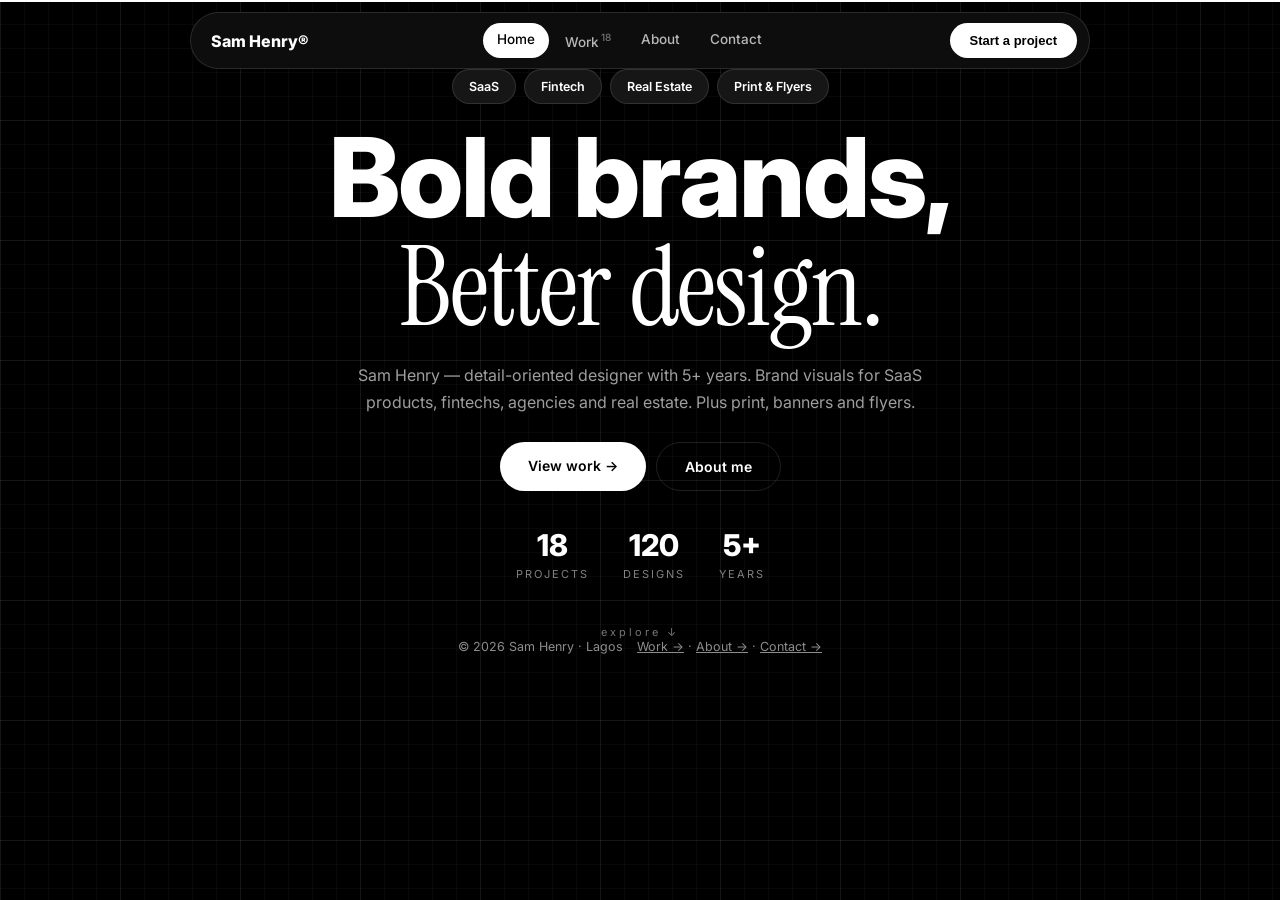
==== index.html @ e5a441e9 "Sam Henry portfolio — dark minimal multipage site (18 projects)" ====
<!doctype html>
<html lang="en">
<head>
<meta charset="utf-8"/>
<meta name="viewport" content="width=device-width,initial-scale=1"/>
<title>Sam Henry® — Bold brands, Better design</title>
<meta name="description" content="Sam Henry — detail-oriented brand designer for SaaS, fintechs, agencies, real estate. Print, banners, flyers."/>
<link rel="icon" type="image/x-icon" href="favicon.ico"/>
<link rel="stylesheet" href="styles.css"/>
<style>
.ido-loader{display:flex;align-items:baseline;gap:12px;font-size:clamp(28px,5vw,46px);font-weight:800;letter-spacing:-1px}
.ido-words{position:relative;display:inline-block;min-width:9ch;text-align:left;color:var(--accent,#fff)}
.ido-words span{position:absolute;left:0;top:0;opacity:0;white-space:nowrap;animation:idorot 5s infinite}
.ido-words span:nth-child(1){animation-delay:0s}.ido-words span:nth-child(2){animation-delay:.5s}.ido-words span:nth-child(3){animation-delay:1s}.ido-words span:nth-child(4){animation-delay:1.5s}.ido-words span:nth-child(5){animation-delay:2s}.ido-words span:nth-child(6){animation-delay:2.5s}.ido-words span:nth-child(7){animation-delay:3s}.ido-words span:nth-child(8){animation-delay:3.5s}.ido-words span:nth-child(9){animation-delay:4s}.ido-words span:nth-child(10){animation-delay:4.5s}
@keyframes idorot{0%{opacity:0;transform:translateY(14px)}2%,8%{opacity:1;transform:none}11%,100%{opacity:0;transform:translateY(-14px)}}
<style>
.hero-full{min-height:calc(100vh - 70px);display:flex;flex-direction:column;justify-content:center;align-items:center;text-align:center;padding:30px 20px 50px}
.hero-full .pills{margin:0 0 20px}
.hero-full .hero-h{font-size:clamp(48px,10vw,110px)}
.hero-stats{display:flex;gap:34px;margin-top:36px;justify-content:center;text-align:center}
.hstat-n{font-size:30px;font-weight:800}
.hstat-l{font-size:11px;letter-spacing:2px;text-transform:uppercase;opacity:.5;margin-top:4px}
.hero-nav{display:flex;gap:10px;flex-wrap:wrap;justify-content:center;margin-top:8px}
.scrollcue{margin-top:44px;font-size:11px;letter-spacing:3px;opacity:.45;animation:bob 2s ease-in-out infinite}
@keyframes bob{0%,100%{transform:translateY(0)}50%{transform:translateY(8px)}}
</style>
</head>
<body>
<div id="bar"></div>
<div id="loader"><div class="ido-loader"><span>I do</span><span class="ido-words"><span>Branding</span><span>Logo Design</span><span>Social Media</span><span>Brand Strategy</span><span>Content Design</span><span>Print Design</span><span>Flyer Design</span><span>Brand Growth</span><span>Web Design</span><span>Ad Creatives</span></span></div></div>
<header class="nav">
<a class="logo" href="index.html">Sam Henry®</a>
<nav class="links">
<a class="link on" href="index.html">Home</a>
<a class="link" href="work.html">Work<sup>18</sup></a>
<a class="link" href="about.html">About</a>
<a class="link" href="mailto:ststudiosng@gmail.com">Contact</a>
</nav>
<button class="copy" onclick="copyEmail()" id="copyTop">Start a project</button>
</header>

<main class="wrap hero-full">
<div class="pills">
<span class="pillx">SaaS</span><span class="pillx">Fintech</span><span class="pillx">Real Estate</span><span class="pillx">Print & Flyers</span>
</div>
<h1 class="hero-h">Bold brands,<br/><em>Better design.</em></h1>
<p class="hero-sub">Sam Henry — detail-oriented designer with 5+ years. Brand visuals for SaaS products, fintechs, agencies and real estate. Plus print, banners and flyers.</p>
<div class="btnrow">
<a class="btn btn-p" href="work.html">View work →</a>
<a class="btn btn-g" href="about.html">About me</a>
</div>
<div class="hero-stats">
<div><div class="hstat-n">18</div><div class="hstat-l">projects</div></div>
<div><div class="hstat-n">120</div><div class="hstat-l">designs</div></div>
<div><div class="hstat-n">5+</div><div class="hstat-l">years</div></div>
</div>
<div class="scrollcue">explore ↓</div>
</main>

<div class="wrap">
<div class="foot"><span>© 2026 Sam Henry · Lagos</span><span><a href="work.html">Work →</a> · <a href="about.html">About →</a> · <a href="mailto:ststudiosng@gmail.com">Contact →</a></span></div>
</div>
<script src="app.js"></script>
<script>setTimeout(()=>document.getElementById('loader').classList.add('done'),500);</script>
</body>
</html>
---- styles.css ----
@import url('https://fonts.googleapis.com/css2?family=Inter:wght@400;500;600;700;800&family=Instrument+Serif:ital@0;1&display=swap');
:root{--accent:#fff;--pill:#161616;--bg:#000000;--card:#101010;--line:rgba(255,255,255,.12);--mut:rgba(255,255,255,.62);--radius:22px;--font-b:'Inter',system-ui,sans-serif;--font-s:'Instrument Serif',Georgia,serif}
*{box-sizing:border-box}html{scroll-behavior:smooth}
body{margin:0;background:var(--bg);color:#fff;font-family:var(--font-b);-webkit-font-smoothing:antialiased;text-align:center;background-image:linear-gradient(rgba(255,255,255,.055) 1px,transparent 1px),linear-gradient(90deg,rgba(255,255,255,.055) 1px,transparent 1px),linear-gradient(rgba(255,255,255,.03) 1px,transparent 1px),linear-gradient(90deg,rgba(255,255,255,.03) 1px,transparent 1px);background-size:120px 120px,120px 120px,24px 24px,24px 24px}
a{color:inherit}
::selection{background:#fff;color:#000}
#bar{position:fixed;top:0;left:0;height:2px;width:100%;background:#fff;transform-origin:0;z-index:80}
#loader{position:fixed;inset:0;background:var(--bg);z-index:100;display:flex;align-items:center;justify-content:center;transition:opacity .5s}
#loader.done{opacity:0;pointer-events:none}
#loadN{font-weight:800;font-size:28px}#loadS{font-size:11px;letter-spacing:2px;opacity:.5}#loadF{display:none}
.nav{position:sticky;top:12px;z-index:40;max-width:900px;margin:12px auto 0;padding:10px 12px 10px 20px;background:rgba(16,16,16,.85);backdrop-filter:blur(16px);border:1px solid var(--line);border-radius:999px;display:flex;align-items:center;gap:16px}
.logo{font-weight:800;font-size:16px;text-decoration:none;color:#fff}
.links{display:flex;gap:2px;flex:1;justify-content:center}
.link{font-size:13.5px;font-weight:500;padding:8px 14px;border-radius:999px;text-decoration:none;opacity:.7;color:#fff}
.link.on,.link:hover{background:#fff;color:#000;opacity:1}
.link sup{font-size:10px;opacity:.6;margin-left:2px}
.copy{border:none;background:#fff;color:#000;border-radius:999px;padding:10px 20px;font-size:13px;font-weight:700;cursor:pointer}
.wrap{max-width:900px;margin:0 auto;padding:0 20px;text-align:center}
.pills{display:flex;gap:8px;flex-wrap:wrap;margin:56px 0 18px;justify-content:center}
.pillx{background:var(--pill);border:1px solid var(--line);color:#fff;font-size:12.5px;font-weight:600;padding:9px 16px;border-radius:999px}
.hero-h{font-size:clamp(42px,9vw,88px);line-height:.98;letter-spacing:-2px;font-weight:800;margin:0 auto;max-width:800px;text-align:center}
.hero-h em{font-family:var(--font-s);font-weight:400;letter-spacing:-1px}
.hero-sub{font-size:16px;color:var(--mut);max-width:600px;line-height:1.7;margin:20px auto 26px;text-align:center}
.btnrow{display:flex;gap:10px;flex-wrap:wrap;justify-content:center}
.btn{padding:15px 28px;border-radius:999px;font-weight:600;font-size:14px;text-decoration:none;transition:transform .18s;display:inline-block}
.btn:hover{transform:translateY(-2px)}
.btn-p{background:#fff;color:#000}.btn-g{background:transparent;color:#fff;border:1px solid var(--line)}
.sec-head{display:flex;align-items:baseline;justify-content:center;gap:12px;margin:64px 0 20px;text-align:center}
.sec-head h2{font-size:clamp(26px,5vw,40px);letter-spacing:-1px;margin:0;font-weight:800}
.count{font-size:13px;color:var(--mut)}
.grid2{display:grid;grid-template-columns:1fr 1fr;gap:18px;text-align:left}
@media(max-width:800px){.grid2{grid-template-columns:1fr}.links{display:none}.nav{margin:10px 12px 0;padding:8px 8px 8px 16px}.wrap{padding:0 16px}.hero-h{letter-spacing:-1px}}
.card{background:var(--card);border:1px solid var(--line);border-radius:var(--radius);overflow:hidden;text-decoration:none;text-align:left;transition:transform .25s,box-shadow .25s;opacity:0;transform:translateY(26px)}
.card.vis{opacity:1;transform:none}
.card:hover{transform:translateY(-5px);box-shadow:0 24px 50px -20px rgba(0,0,0,.8)}
.card img{width:100%;aspect-ratio:16/10;object-fit:cover;display:block;background:#1a1a1a}
.meta{padding:20px 22px 24px}
.cat{font-size:11.5px;font-weight:700;letter-spacing:1.2px;text-transform:uppercase;opacity:.5}
.meta h3{margin:8px 0 6px;font-size:22px;letter-spacing:-.5px}
.meta p{margin:0;color:var(--mut);font-size:14px;line-height:1.6}
.sol{background:var(--card);border:1px solid var(--line);border-radius:var(--radius);padding:28px;margin:14px auto 0;max-width:700px;text-align:center}
.sol-n{font-size:13px;opacity:.45;font-weight:700}
.sol h3{margin:10px 0 8px;font-size:21px}
.sol p{margin:0 auto;color:var(--mut);font-size:14.5px;line-height:1.65;max-width:520px}
.rv{opacity:0;transform:translateY(28px);transition:all .7s cubic-bezier(.22,1,.36,1)}
.rv.vis{opacity:1;transform:none}
.testi{background:var(--card);border:1px solid var(--line);border-radius:var(--radius);padding:26px;text-align:center;max-width:700px;margin:0 auto}
.testi p{font-size:15px;line-height:1.65;margin:0 0 14px}
.testi span{font-size:13px;opacity:.55}
.price{display:grid;grid-template-columns:1fr 1fr;gap:18px}
@media(max-width:800px){.price{grid-template-columns:1fr}}
.pricebox{background:#161616;color:#fff;border:1px solid var(--line);border-radius:var(--radius);padding:36px}
.pricebox.light{background:var(--card);color:#fff;border:1px solid var(--line)}
.pricebox h3{margin:0 0 6px;font-size:20px}
.big-cta{background:#141414;color:#fff;border:1px solid var(--line);border-radius:28px;padding:60px 24px;text-align:center;margin:64px auto 30px;max-width:800px}
.big-cta h2{font-size:clamp(34px,8vw,64px);letter-spacing:-2px;margin:0 0 14px;line-height:1}
.big-cta p{opacity:.65;max-width:520px;margin:0 auto 26px;line-height:1.65}
.big-cta .btn-p{background:#fff;color:#000}
.foot{display:flex;justify-content:center;gap:14px;flex-wrap:wrap;font-size:12.5px;opacity:.55;padding:0 16px 40px;text-align:center}
.pcover{width:100%;max-height:70vh;object-fit:cover;border-radius:var(--radius);background:#1a1a1a}
.pgrid{display:grid;grid-template-columns:1fr 1fr;gap:14px;margin-top:14px}
.pgrid img{width:100%;border-radius:16px;background:#1a1a1a;opacity:0;transform:translateY(20px);transition:all .6s}
.pgrid img.vis{opacity:1;transform:none}
@media(max-width:640px){.pgrid{grid-template-columns:1fr}.grid2{grid-template-columns:1fr}.hero-sub{font-size:15px}.btn{padding:14px 22px;font-size:13.5px}.nav .copy{display:none}}
.faq{border-top:1px solid var(--line);padding:20px 0;font-size:15px;max-width:700px;margin:0 auto;text-align:center}
/* ---- HEAVY ANIMATION LAYER ---- */
@keyframes pagein{from{opacity:0;transform:translateY(14px)}to{opacity:1;transform:none}}
.hl{display:inline-block;animation:hlrise .8s cubic-bezier(.22,1,.36,1) both;transition:transform .25s,color .25s;cursor:default}
.hle{font-family:var(--font-s);font-weight:400}
@keyframes hlrise{from{opacity:0;transform:translateY(60px) rotate(4deg) scale(.9)}to{opacity:1;transform:none}}
.card,.portal{position:relative;overflow:hidden}
.glare{position:absolute;inset:0;opacity:0;pointer-events:none;transition:opacity .3s}
.ripple{position:absolute;border-radius:999px;background:rgba(255,255,255,.35);transform:scale(0);animation:rip .65s ease-out forwards;pointer-events:none}
@keyframes rip{to{transform:scale(2.4);opacity:0}}
#toast{position:fixed;bottom:26px;left:50%;transform:translate(-50%,20px);background:#fff;color:#000;font-size:13px;font-weight:700;padding:12px 22px;border-radius:999px;opacity:0;transition:all .3s;z-index:200;pointer-events:none}
#toast.show{opacity:1;transform:translate(-50%,0)}
#zoom{position:fixed;inset:0;background:rgba(0,0,0,.92);display:none;align-items:center;justify-content:center;z-index:200;padding:24px;cursor:zoom-out}
#zoom.open{display:flex;animation:zfade .25s}
@keyframes zfade{from{opacity:0}to{opacity:1}}
#zoom img{max-width:92vw;max-height:86vh;border-radius:14px;animation:zpop .35s cubic-bezier(.22,1,.36,1)}
@keyframes zpop{from{transform:scale(.92) translateY(20px);opacity:0}to{transform:none;opacity:1}}
#zoom span{position:absolute;bottom:20px;font-size:11px;letter-spacing:2px;opacity:.5}
@media(hover:none){.glare{display:none}}
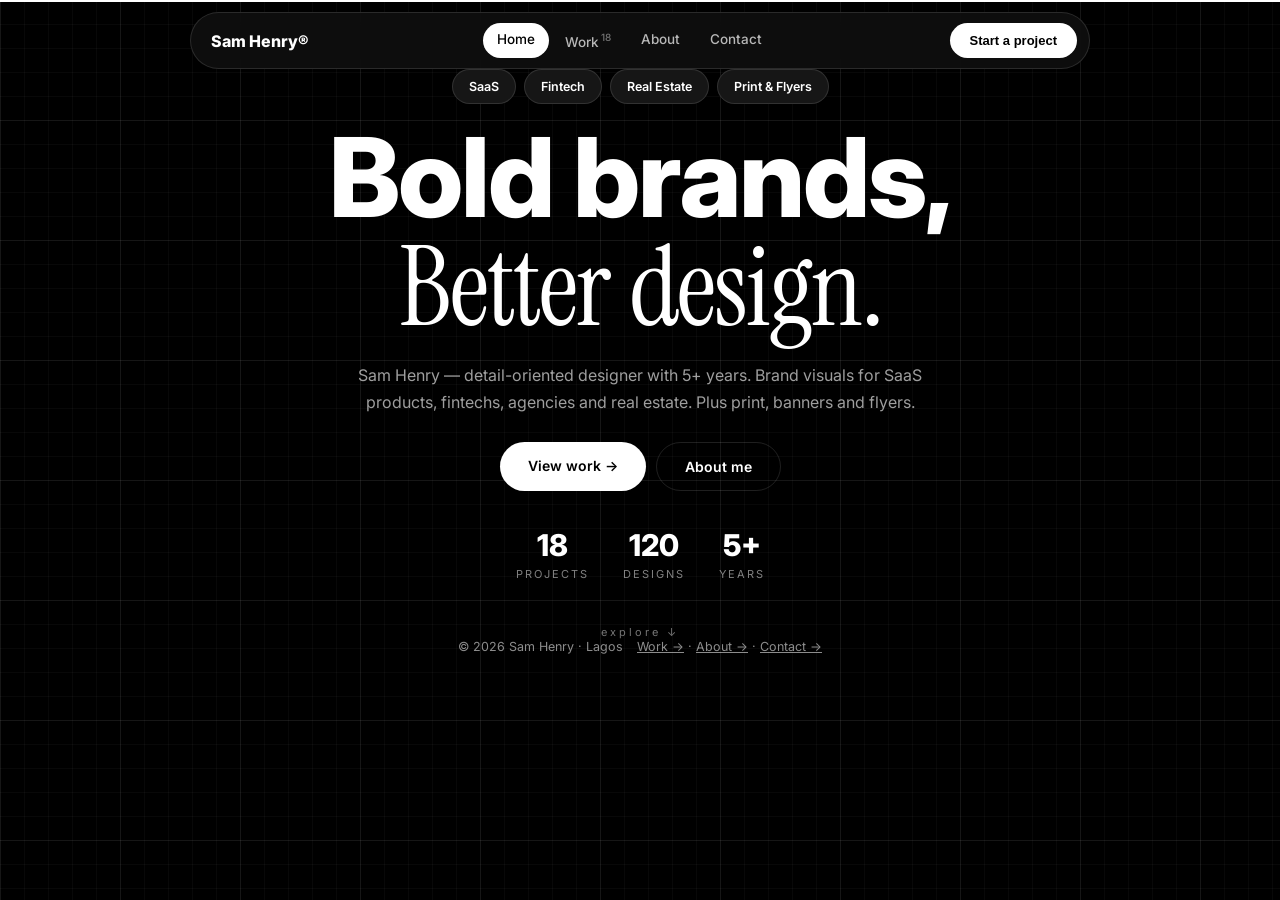
==== commit eb9cf3a6: "Loader plays 15s, all 10 words cycle" ====
--- a/index.html
+++ b/index.html
@@ -10,9 +10,9 @@
 <style>
 .ido-loader{display:flex;align-items:baseline;gap:12px;font-size:clamp(28px,5vw,46px);font-weight:800;letter-spacing:-1px}
 .ido-words{position:relative;display:inline-block;min-width:9ch;text-align:left;color:var(--accent,#fff)}
-.ido-words span{position:absolute;left:0;top:0;opacity:0;white-space:nowrap;animation:idorot 5s infinite}
-.ido-words span:nth-child(1){animation-delay:0s}.ido-words span:nth-child(2){animation-delay:.5s}.ido-words span:nth-child(3){animation-delay:1s}.ido-words span:nth-child(4){animation-delay:1.5s}.ido-words span:nth-child(5){animation-delay:2s}.ido-words span:nth-child(6){animation-delay:2.5s}.ido-words span:nth-child(7){animation-delay:3s}.ido-words span:nth-child(8){animation-delay:3.5s}.ido-words span:nth-child(9){animation-delay:4s}.ido-words span:nth-child(10){animation-delay:4.5s}
-@keyframes idorot{0%{opacity:0;transform:translateY(14px)}2%,8%{opacity:1;transform:none}11%,100%{opacity:0;transform:translateY(-14px)}}
+.ido-words span{position:absolute;left:0;top:0;opacity:0;white-space:nowrap;animation:idorot 15s infinite}
+.ido-words span:nth-child(1){animation-delay:0s}.ido-words span:nth-child(2){animation-delay:1.5s}.ido-words span:nth-child(3){animation-delay:3s}.ido-words span:nth-child(4){animation-delay:4.5s}.ido-words span:nth-child(5){animation-delay:6s}.ido-words span:nth-child(6){animation-delay:7.5s}.ido-words span:nth-child(7){animation-delay:9s}.ido-words span:nth-child(8){animation-delay:10.5s}.ido-words span:nth-child(9){animation-delay:12s}.ido-words span:nth-child(10){animation-delay:13.5s}
+@keyframes idorot{0%{opacity:0;transform:translateY(14px)}1.5%,7%{opacity:1;transform:none}9.5%,100%{opacity:0;transform:translateY(-14px)}}
 <style>
 .hero-full{min-height:calc(100vh - 70px);display:flex;flex-direction:column;justify-content:center;align-items:center;text-align:center;padding:30px 20px 50px}
 .hero-full .pills{margin:0 0 20px}
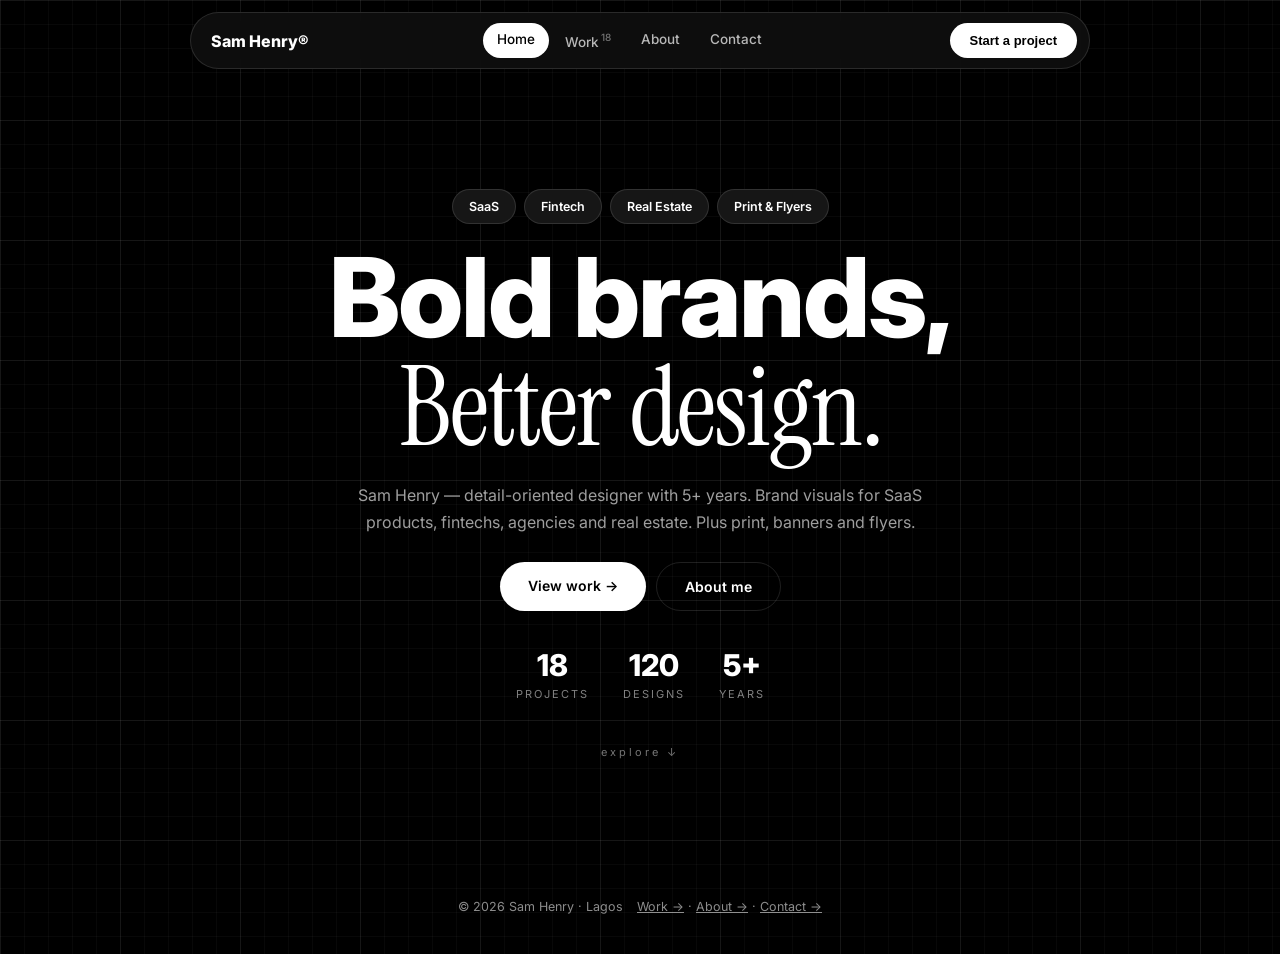
==== commit b3ccd261: "Remove I-do loader from home" ====
--- a/index.html
+++ b/index.html
@@ -7,12 +7,6 @@
 <meta name="description" content="Sam Henry — detail-oriented brand designer for SaaS, fintechs, agencies, real estate. Print, banners, flyers."/>
 <link rel="icon" type="image/x-icon" href="favicon.ico"/>
 <link rel="stylesheet" href="styles.css"/>
-<style>
-.ido-loader{display:flex;align-items:baseline;gap:12px;font-size:clamp(28px,5vw,46px);font-weight:800;letter-spacing:-1px}
-.ido-words{position:relative;display:inline-block;min-width:9ch;text-align:left;color:var(--accent,#fff)}
-.ido-words span{position:absolute;left:0;top:0;opacity:0;white-space:nowrap;animation:idorot 15s infinite}
-.ido-words span:nth-child(1){animation-delay:0s}.ido-words span:nth-child(2){animation-delay:1.5s}.ido-words span:nth-child(3){animation-delay:3s}.ido-words span:nth-child(4){animation-delay:4.5s}.ido-words span:nth-child(5){animation-delay:6s}.ido-words span:nth-child(6){animation-delay:7.5s}.ido-words span:nth-child(7){animation-delay:9s}.ido-words span:nth-child(8){animation-delay:10.5s}.ido-words span:nth-child(9){animation-delay:12s}.ido-words span:nth-child(10){animation-delay:13.5s}
-@keyframes idorot{0%{opacity:0;transform:translateY(14px)}1.5%,7%{opacity:1;transform:none}9.5%,100%{opacity:0;transform:translateY(-14px)}}
 <style>
 .hero-full{min-height:calc(100vh - 70px);display:flex;flex-direction:column;justify-content:center;align-items:center;text-align:center;padding:30px 20px 50px}
 .hero-full .pills{margin:0 0 20px}
@@ -27,7 +21,6 @@
 </head>
 <body>
 <div id="bar"></div>
-<div id="loader"><div class="ido-loader"><span>I do</span><span class="ido-words"><span>Branding</span><span>Logo Design</span><span>Social Media</span><span>Brand Strategy</span><span>Content Design</span><span>Print Design</span><span>Flyer Design</span><span>Brand Growth</span><span>Web Design</span><span>Ad Creatives</span></span></div></div>
 <header class="nav">
 <a class="logo" href="index.html">Sam Henry®</a>
 <nav class="links">
